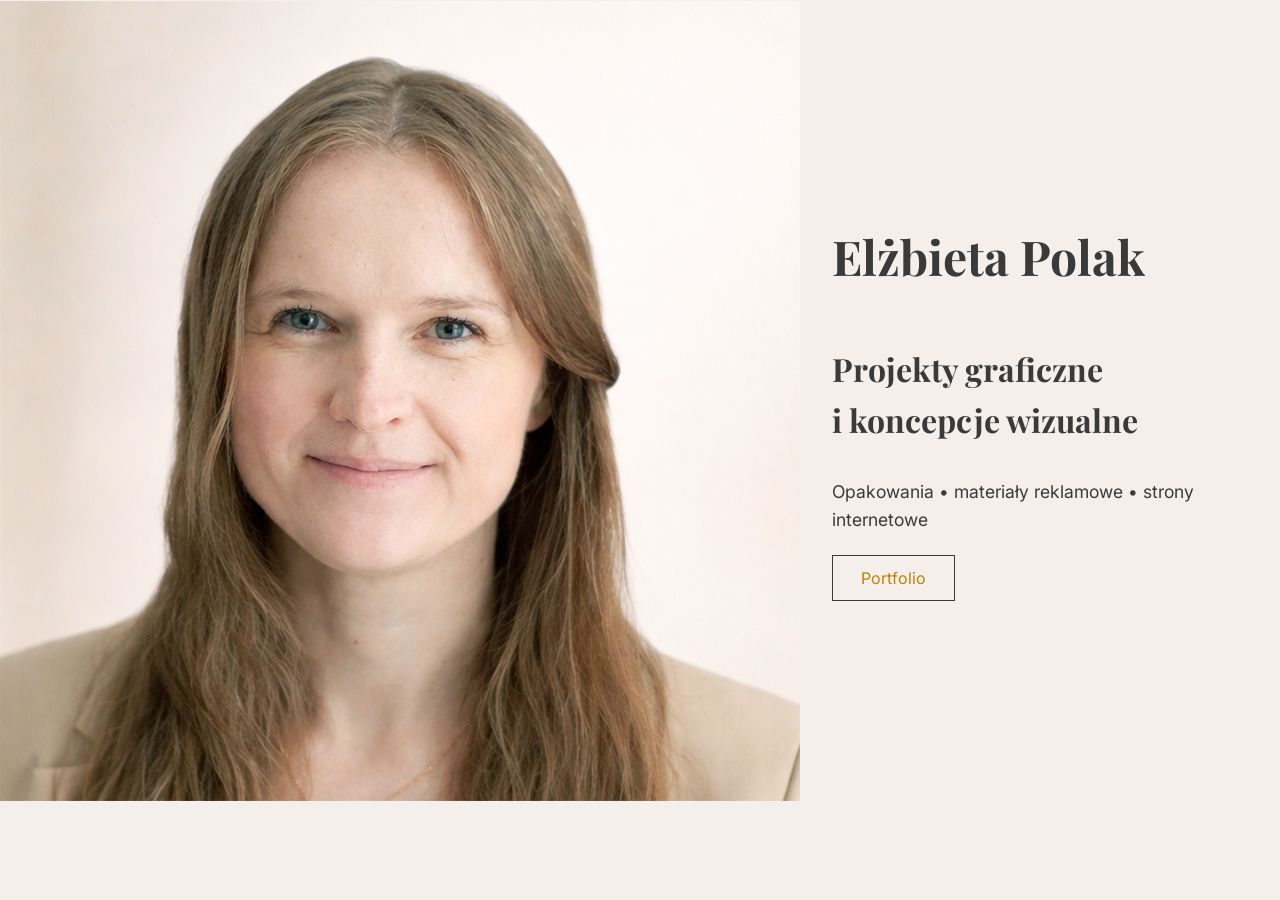
==== index.html @ 331d184c "Add files via upload" ====
<!DOCTYPE html>
<html lang="pl">
<head>
  <meta charset="UTF-8">
  <title>Portfolio – Projektantka graficzna</title>
  <meta name="viewport" content="width=device-width, initial-scale=1.0">

  <!-- Google Fonts -->
  <link href="https://fonts.googleapis.com/css2?family=Playfair+Display:wght@500;600&family=Inter:wght@300;400;500&display=swap" rel="stylesheet">

  <link rel="stylesheet" href="style.css">
</head>
<body>

<header class="ja">
    <div class="photo">
	 <img src="photo_.png"></div>
    
	<div class="ja-text">
	<h1>Elżbieta Polak</h1>
    <h2>Projekty graficzne<br>i koncepcje wizualne</h2>
    <p>Opakowania • materiały reklamowe • strony internetowe</p>
    <a href="portfolio.html" class="btn">Portfolio</a>
  </div>
</header>
</body>
</html>
---- style.css ----
* {
  margin: 0;
  padding: 0;
  box-sizing: border-box;
}

body {
  font-family: 'Inter', sans-serif;
  background-color: #f4efea;
  color: #3a3a3a;
  line-height: 1.6;
}

h1, h2, h3 {
  font-family: 'Playfair Display', serif;
}

.ja {
  height: 90vh;
  display: flex;
  flex-direction: row;
  align-items: center;
 
}

.ja img {
margin-right:2rem;
}


.ja-text {
padding-right:20px;
}

.ja h1 {
  font-size: 3rem;
  margin-bottom: 1em;
}

.ja h2 {
  font-size: 2rem;
  margin-bottom: 1em;
}

.ja p {
  font-size: 1.1rem;
  margin-bottom: 2rem;
}

.btn {
  text-decoration: none;
  padding: 12px 28px;
  border: 1px solid #3a3a3a;
  color: #c17f01;
  transition: 0.3s;
}

.btn:hover {
  background-color: #3a3a3a;
  color: #fff;
}

/*I podstrona*/

.section {
  padding: 6rem 10%;
}



.nav {
display: flex;
background-color: #2c3e50;
color: white;
align-content: center;
justify-content:flex-start;
}

.nav h2 {
font-size: 1.8rem;
padding:8px;
}

.nav a {
font-size: 1.8rem;
text-decoration: none;
color: white;
padding-left: 25px;
}


.portfolio-category {
  margin-bottom: 4rem;
}


/* Siatka dla projektów */
.grid {
  display: grid;
  grid-template-columns: repeat(2, 1fr);
  gap: 30px;
}

.portfolio-category h3 {
margin-top:10px;
margin-bottom: 10px;
}

.card img {
  width: 100%;
  cursor: pointer;/* zmiana kursora na rękę */
  transition: transform 0.3s;
  background-color:white;
  height: 312px;
  object-fit: contain;/* mieści cały obraz bez przycinania */
}

.card:hover img {
  transform: scale(1.05);
}

.card p {
font-size: 0.7rem;
text-align: center;
}

/* Lightbox */
.lightbox {
  display: none; /*projekt 850 jest ukryty i pojawia się dopiero po kliknięciu na miniaturkę 550. */
  position: fixed;/*lightbox zawsze wypełnia cały widoczny ekran, niezależnie od scrollowania*/
  z-index: 1000;/*"na wierzchu wszystkiego z uwagi na dużą wartośc, dlatgeo pikazuje się na zdjeciem 550*/
  top: 0;/*określa gdzie zaczyna się KONTENER lightboxa (czarne tło)*/
  left: 0;/*określa gdzie zaczyna się KONTENER lightboxa (czarne tło)*/
  width: 100%;/*Czarne tło zaczyna się w lewym górnym rogu i rozciąga na cały ekran (width: 100%; height: 100%)*/
  height: 100%;
  background: rgba(0,0,0,0.9);/*tło lightboxa to CZARNY kolor z 90% nieprzezroczystości*/
                             /*To daje efekt przyciemnionego tła za zdjęciem */
  align-items: center;
  justify-content: center;
}

.lightbox:target { /*bez tego lightbox nie zadziała */
  display: flex;
}

.lightbox img {
  max-width: 850px;
  max-height: 90vh;
}

.grid2{
 display: flex;
justify-content: center;
text-align:center;
}

@media (max-width: 768px) {
  .grid { grid-template-columns: 1fr; }
}

/*II podstrona*/

.about p {
  max-width: 700px;
  margin-bottom: 1.5rem;
}

.skills ul {
  list-style: none;
  columns: 2;
}

.skills li {
  margin-bottom: 0.8rem;
}

.footer {
  text-align: center;
  padding: 4rem 2rem;
  background-color: #fff;
}
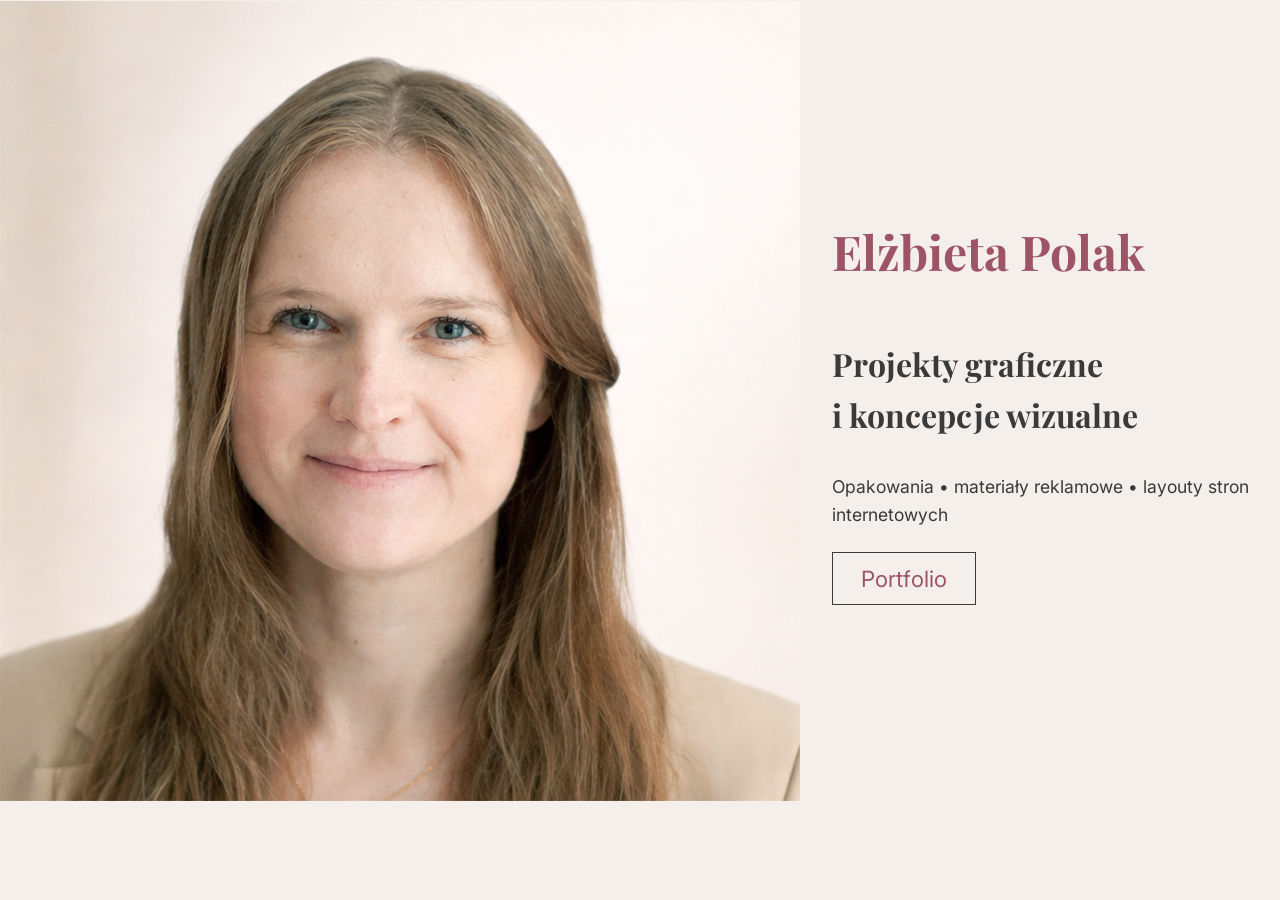
==== commit 48585045: "Update index.html" ====
--- a/index.html
+++ b/index.html
@@ -20,9 +20,9 @@
 	<div class="ja-text">
 	<h1>Elżbieta Polak</h1>
     <h2>Projekty graficzne<br>i koncepcje wizualne</h2>
-    <p>Opakowania • materiały reklamowe • strony internetowe</p>
+    <p>Opakowania • materiały reklamowe • layouty stron internetowych</p>
     <a href="portfolio.html" class="btn">Portfolio</a>
   </div>
 </header>
 </body>
-</html>+</html>
--- a/style.css
+++ b/style.css
@@ -8,12 +8,18 @@
 body {
   font-family: 'Inter', sans-serif;
   background-color: #f4efea;
+  
+  line-height: 1.6;
+}
+
+h1 {
+  font-family: 'Playfair Display', serif;
+  color: #9e5468;
+}
+
+h2,h3 {
+  font-family: 'Playfair Display', serif;
   color: #3a3a3a;
-  line-height: 1.6;
-}
-
-h1, h2, h3 {
-  font-family: 'Playfair Display', serif;
 }
 
 .ja {
@@ -24,8 +30,14 @@
  
 }
 
+
 .ja img {
 margin-right:2rem;
+margin-bottom: 0;
+min-width: 800px;
+width: 45vw;        /* zajmuje zawsze 45% szerokości ekranu */
+height: auto;
+
 }
 
 
@@ -46,13 +58,15 @@
 .ja p {
   font-size: 1.1rem;
   margin-bottom: 2rem;
+  color: #3a3a3a;
 }
 
 .btn {
+  font-size: 1.4rem;
   text-decoration: none;
   padding: 12px 28px;
   border: 1px solid #3a3a3a;
-  color: #c17f01;
+  color: #9e5468;
   transition: 0.3s;
 }
 
@@ -64,31 +78,42 @@
 /*I podstrona*/
 
 .section {
-  padding: 6rem 10%;
+  padding: 0rem 10%;
 }
 
 
 
 .nav {
-display: flex;
-background-color: #2c3e50;
-color: white;
-align-content: center;
-justify-content:flex-start;
-}
-
-.nav h2 {
-font-size: 1.8rem;
-padding:8px;
+  width: 100%;
+  background-color: #9e5468 ;
+  border-bottom: 2px solid #7d2a45;
+  position: static;
+  top: 0;
+  z-index: 100;
+  
+}
+
+
+.nav-content {
+  max-width: 1200px;
+  margin: 0 auto;
+  padding: 14px 20px;
+  display: flex;
+  justify-content: center; 
+  align-items: center;
 }
 
 .nav a {
-font-size: 1.8rem;
-text-decoration: none;
-color: white;
-padding-left: 25px;
-}
-
+  font-family: 'Playfair Display', serif;
+  font-size: 1.4rem;
+  text-decoration: none;
+  color: white;
+  padding:0 1rem;
+}
+
+#portfolio {
+background:#f4efea;
+}
 
 .portfolio-category {
   margin-bottom: 4rem;
@@ -105,6 +130,12 @@
 .portfolio-category h3 {
 margin-top:10px;
 margin-bottom: 10px;
+}
+
+.card {
+  text-align: center;
+  color: #9e5468;
+  margin-bottom: 1.5rem;
 }
 
 .card img {
@@ -138,6 +169,7 @@
                              /*To daje efekt przyciemnionego tła za zdjęciem */
   align-items: center;
   justify-content: center;
+  overflow: auto;
 }
 
 .lightbox:target { /*bez tego lightbox nie zadziała */
@@ -145,8 +177,23 @@
 }
 
 .lightbox img {
-  max-width: 850px;
+  max-width: 90vw;
   max-height: 90vh;
+  width: auto;
+  height: auto;
+  object-fit: contain;
+   transition: transform 0.3s ease;
+  cursor: zoom-in;
+  display: block;
+  margin: auto;
+}
+
+.lightbox img:active {
+  transform: scale(1.8);
+  cursor: zoom-out;
+}
+ h3 {
+text-align:center;
 }
 
 .grid2{
@@ -155,24 +202,84 @@
 text-align:center;
 }
 
-@media (max-width: 768px) {
-  .grid { grid-template-columns: 1fr; }
-}
+
+.grid3 {
+  display: flex;
+  justify-content: center;
+  text-align: center;
+}
+
+/* TYLKO dla eya.suszi */
+.grid3 img {
+  width: 550px;   /* większa miniaturka */
+  height: auto;        /* usuwa blokadę 312px */
+  max-width: 100%;
+}
+
+#eya-big {
+  max-width: 100vw;
+  max-height: none;
+}
+
+video {
+    display: block;
+    width: 100%;
+    max-width: 550px;
+    max-height: 90vh;
+    height: auto;
+    margin: 30px auto;
+    border-radius: 8px;
+}
+
 
 /*II podstrona*/
 
+
+#about {
+width: 100%;
+display: block;
+}
+
+#main {
+display: flex;
+flex-direction: row;
+justify-content: center;
+}
+
+
+#box_about {
+display: block;
+}
+	
+.about h2 {
+font-size: 1.3rem;
+padding: 5% 0 3% 0;
+color: #9e5468;
+}
+
 .about p {
+  font-size: 1rem;
   max-width: 700px;
-  margin-bottom: 1.5rem;
-}
+  margin-bottom: 1.5rem;  
+}
+
+.skills h2 {
+font-size: 1.3rem;
+padding: 5% 0 3% 0;
+color: #9e5468;
+}
+
+
 
 .skills ul {
-  list-style: none;
-  columns: 2;
+display: flex;
+flex-direction: column;
+justify-content: center;
+
 }
 
 .skills li {
-  margin-bottom: 0.8rem;
+  margin-bottom: 1rem;
 }
 
 .footer {
@@ -180,3 +287,35 @@
   padding: 4rem 2rem;
   background-color: #fff;
 }
+
+@media (max-width: 768px) {
+  .grid { 
+    grid-template-columns: 1fr; 
+  }
+  .ja {
+    flex-direction: column;
+    align-items: center;
+    height: auto;
+  }
+  .photo {
+    width: 100%;
+  }
+  .ja img {
+    width: 100%;
+    min-width: 0;
+    max-width: 100%;
+    margin-right: 0;
+  }
+  .ja-text {
+    padding: 2rem 1.5rem;
+    text-align: center;
+    align-self: auto;
+  }
+  
+.nav a {
+font-size: 1.2rem;
+}
+video {   
+    max-width: 450px;
+}
+}
